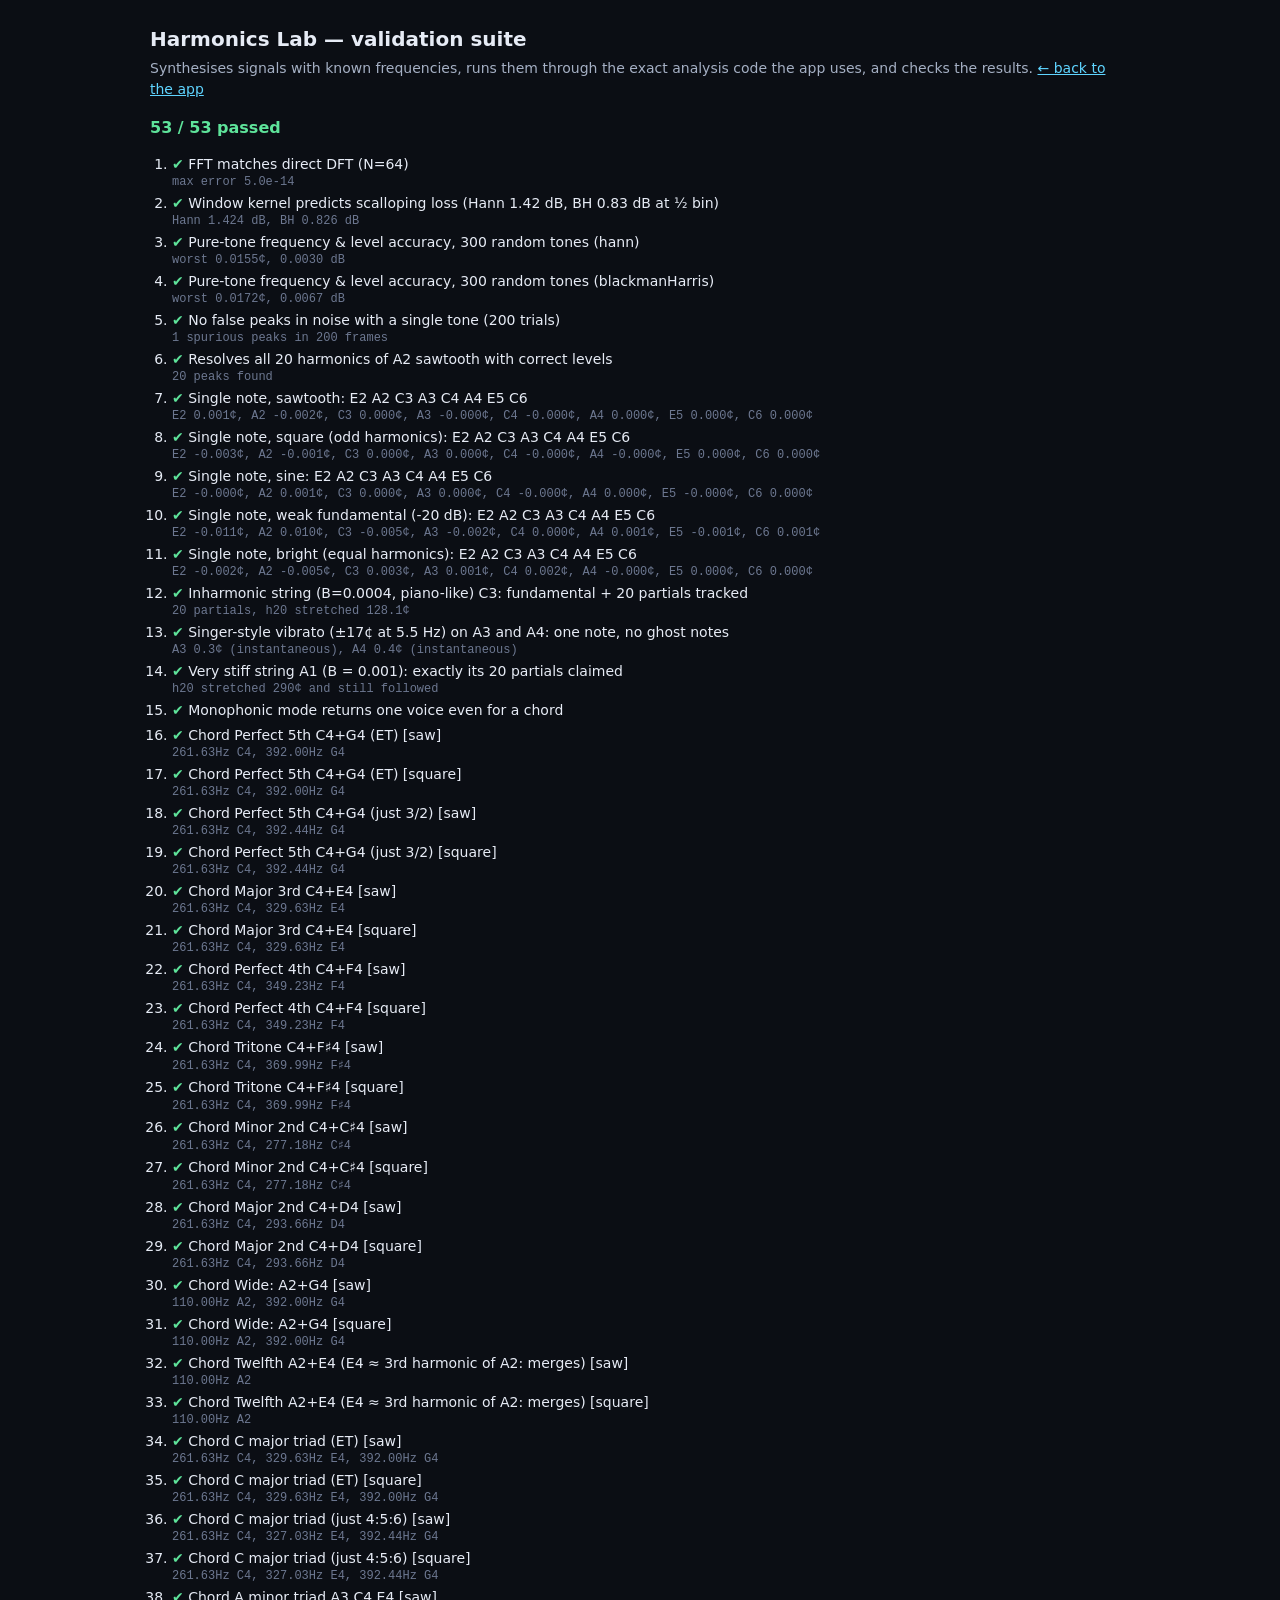
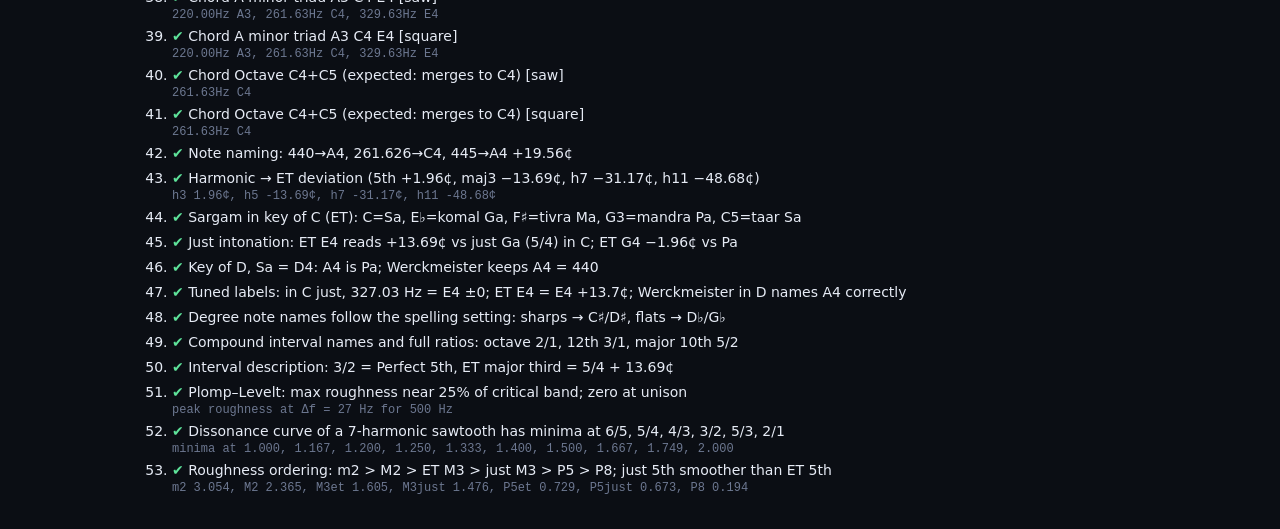
==== tests/tests.html @ b7bf7cbb "add working demo" ====
<!doctype html>
<html lang="en">
<head>
  <meta charset="utf-8">
  <meta name="viewport" content="width=device-width, initial-scale=1">
  <title>Harmonics Lab Tests</title>
  <style>
    :root { color-scheme: dark; }
    body { background: #0b0e14; color: #e6ebf5; font: 14px/1.5 system-ui, sans-serif; margin: 0; padding: 24px 16px; }
    main { max-width: 980px; margin: 0 auto; }
    h1 { font-size: 20px; margin: 0 0 4px; }
    p { color: #a5b0c4; margin: 0 0 16px; }
    #summary { font-size: 16px; font-weight: 600; margin: 12px 0; }
    .ok { color: #5ee39a; } .bad { color: #ff5f6d; }
    ol { padding-left: 22px; }
    li { margin: 4px 0; }
    .detail { color: #6d7891; font: 12px ui-monospace, Menlo, monospace; display: block; overflow-wrap: anywhere; }
    a { color: #5fd4ff; }
  </style>
</head>
<body>
  <main>
    <h1>Harmonics Lab — validation suite</h1>
    <p>Synthesises signals with known frequencies, runs them through the exact analysis code the app uses, and checks the results. <a href="../index.html">← back to the app</a></p>
    <div id="summary">Running…</div>
    <ol id="list"></ol>
  </main>
  <script src="../js/dsp.js"></script>
  <script src="../js/pitch.js"></script>
  <script src="../js/music.js"></script>
  <script src="../js/dissonance.js"></script>
  <script>
    setTimeout(() => {
      const s = document.createElement('script');
      s.src = 'tests.js';
      s.onload = () => {
        const r = self.TEST_RESULTS || [];
        const passed = r.filter(x => x.ok).length;
        const sum = document.getElementById('summary');
        sum.textContent = `${passed} / ${r.length} passed`;
        sum.className = passed === r.length ? 'ok' : 'bad';
        document.getElementById('list').innerHTML = r.map(x =>
          `<li><span class="${x.ok ? 'ok' : 'bad'}">${x.ok ? '✔' : '✘'}</span> ${x.name.replace(/</g, '&lt;')}<span class="detail">${String(x.detail).replace(/</g, '&lt;')}</span></li>`).join('');
      };
      document.body.appendChild(s);
    }, 30);
  </script>
</body>
</html>
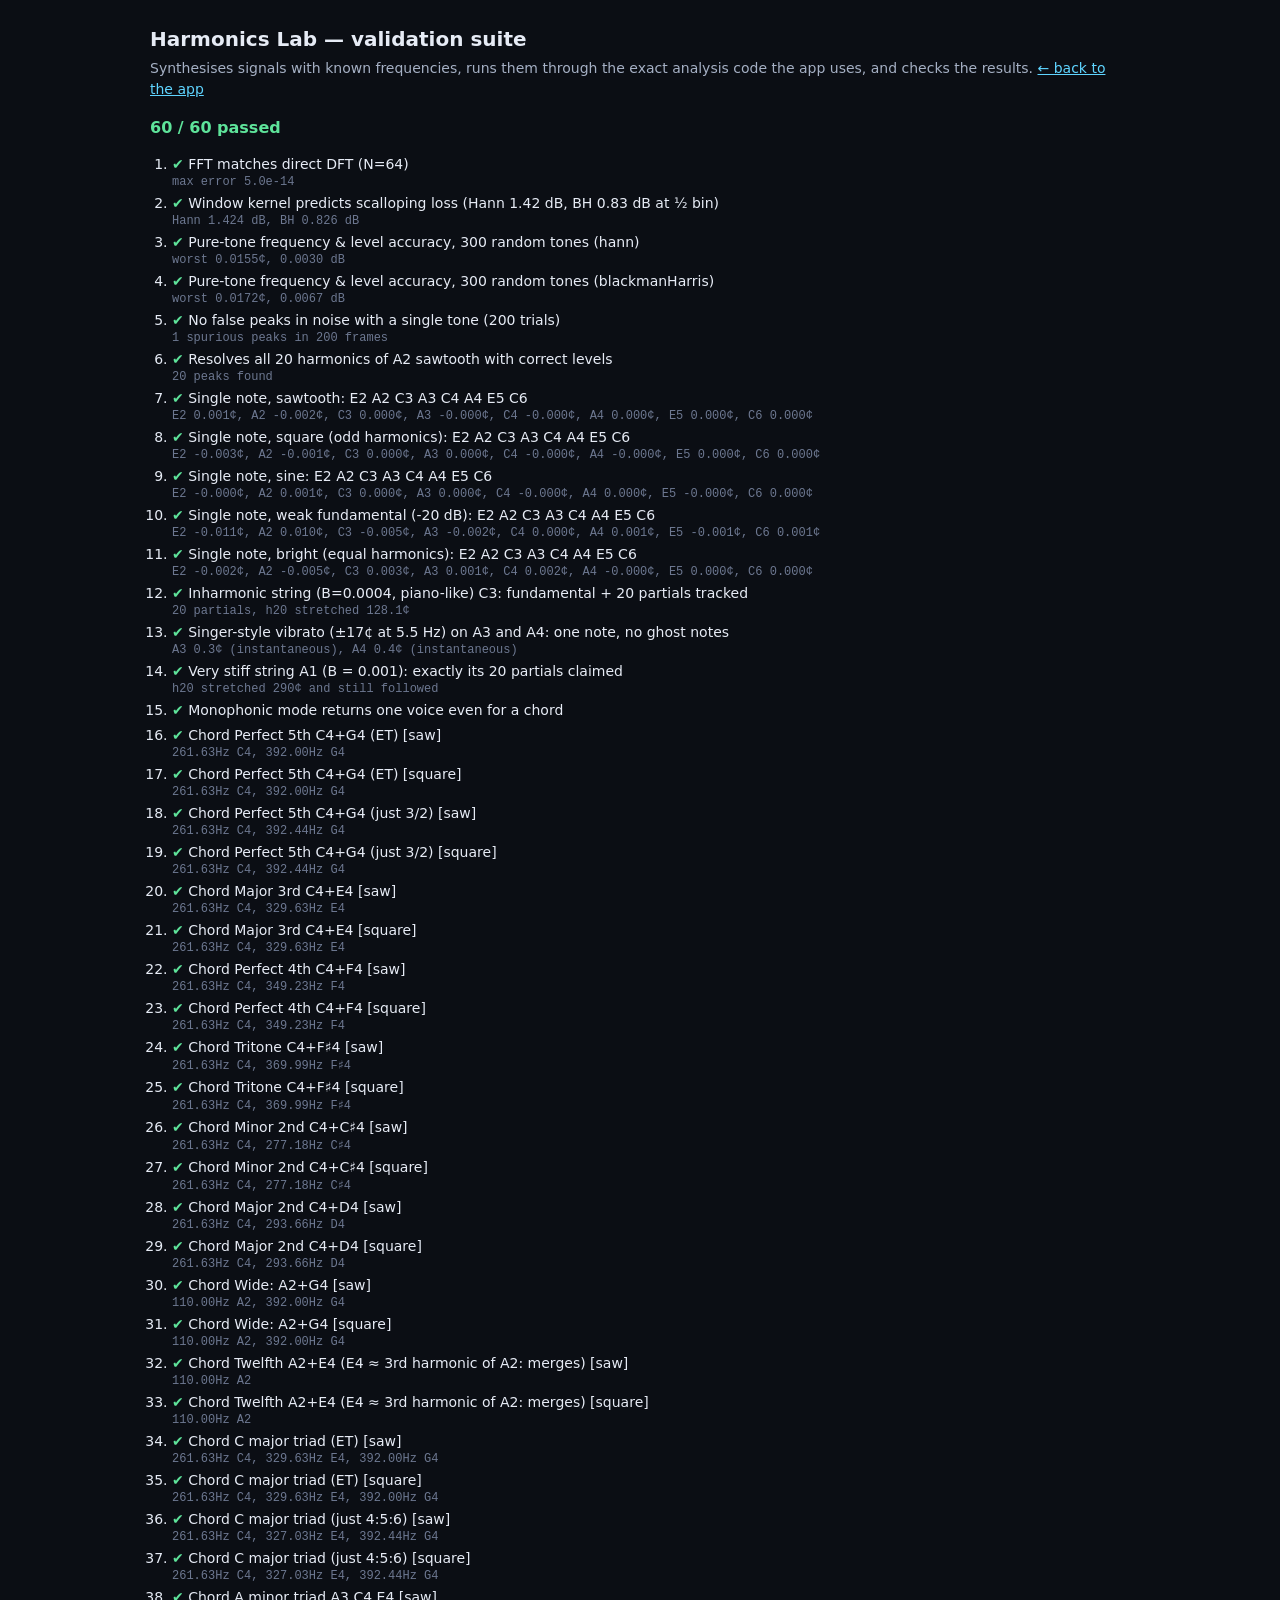
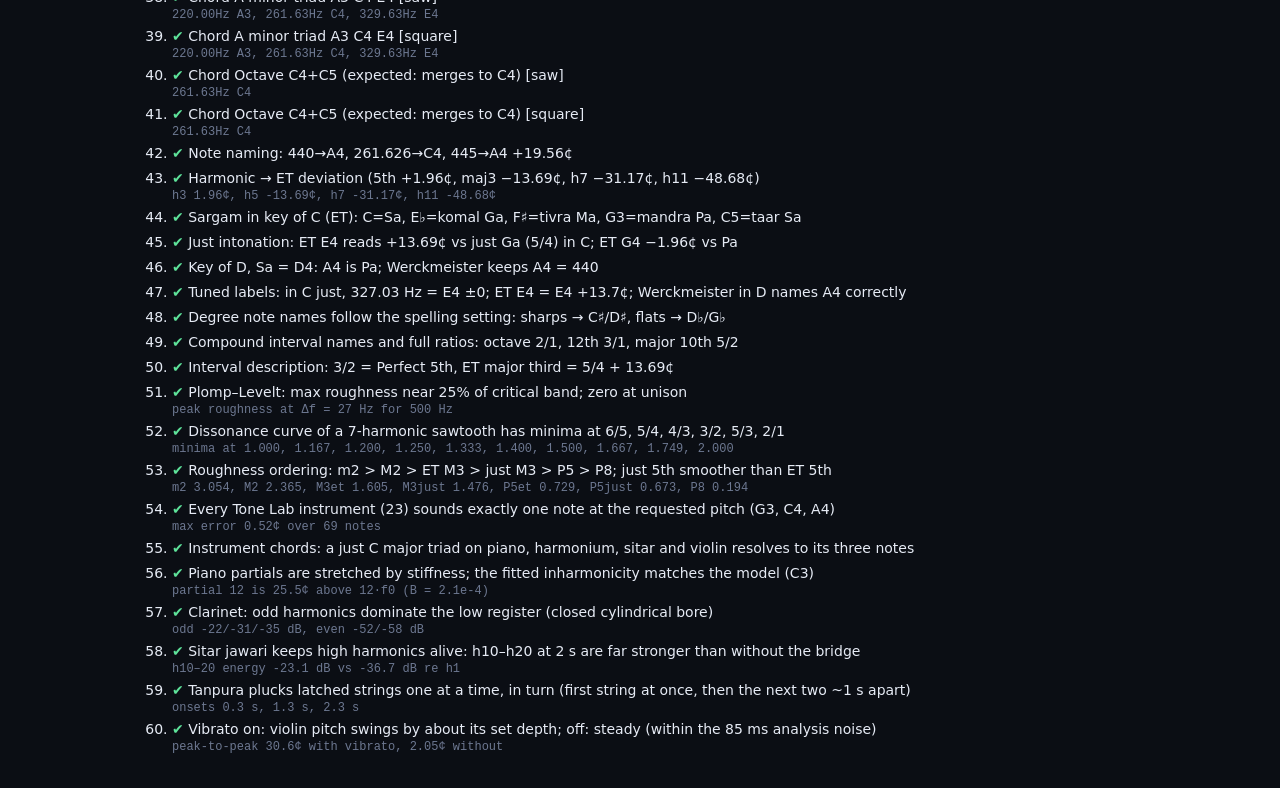
==== commit 4e642ab6: "add synth instruments in tone lab" ====
--- a/tests/tests.html
+++ b/tests/tests.html
@@ -29,6 +29,7 @@
   <script src="../js/pitch.js"></script>
   <script src="../js/music.js"></script>
   <script src="../js/dissonance.js"></script>
+  <script src="../js/synth.js"></script>
   <script>
     setTimeout(() => {
       const s = document.createElement('script');
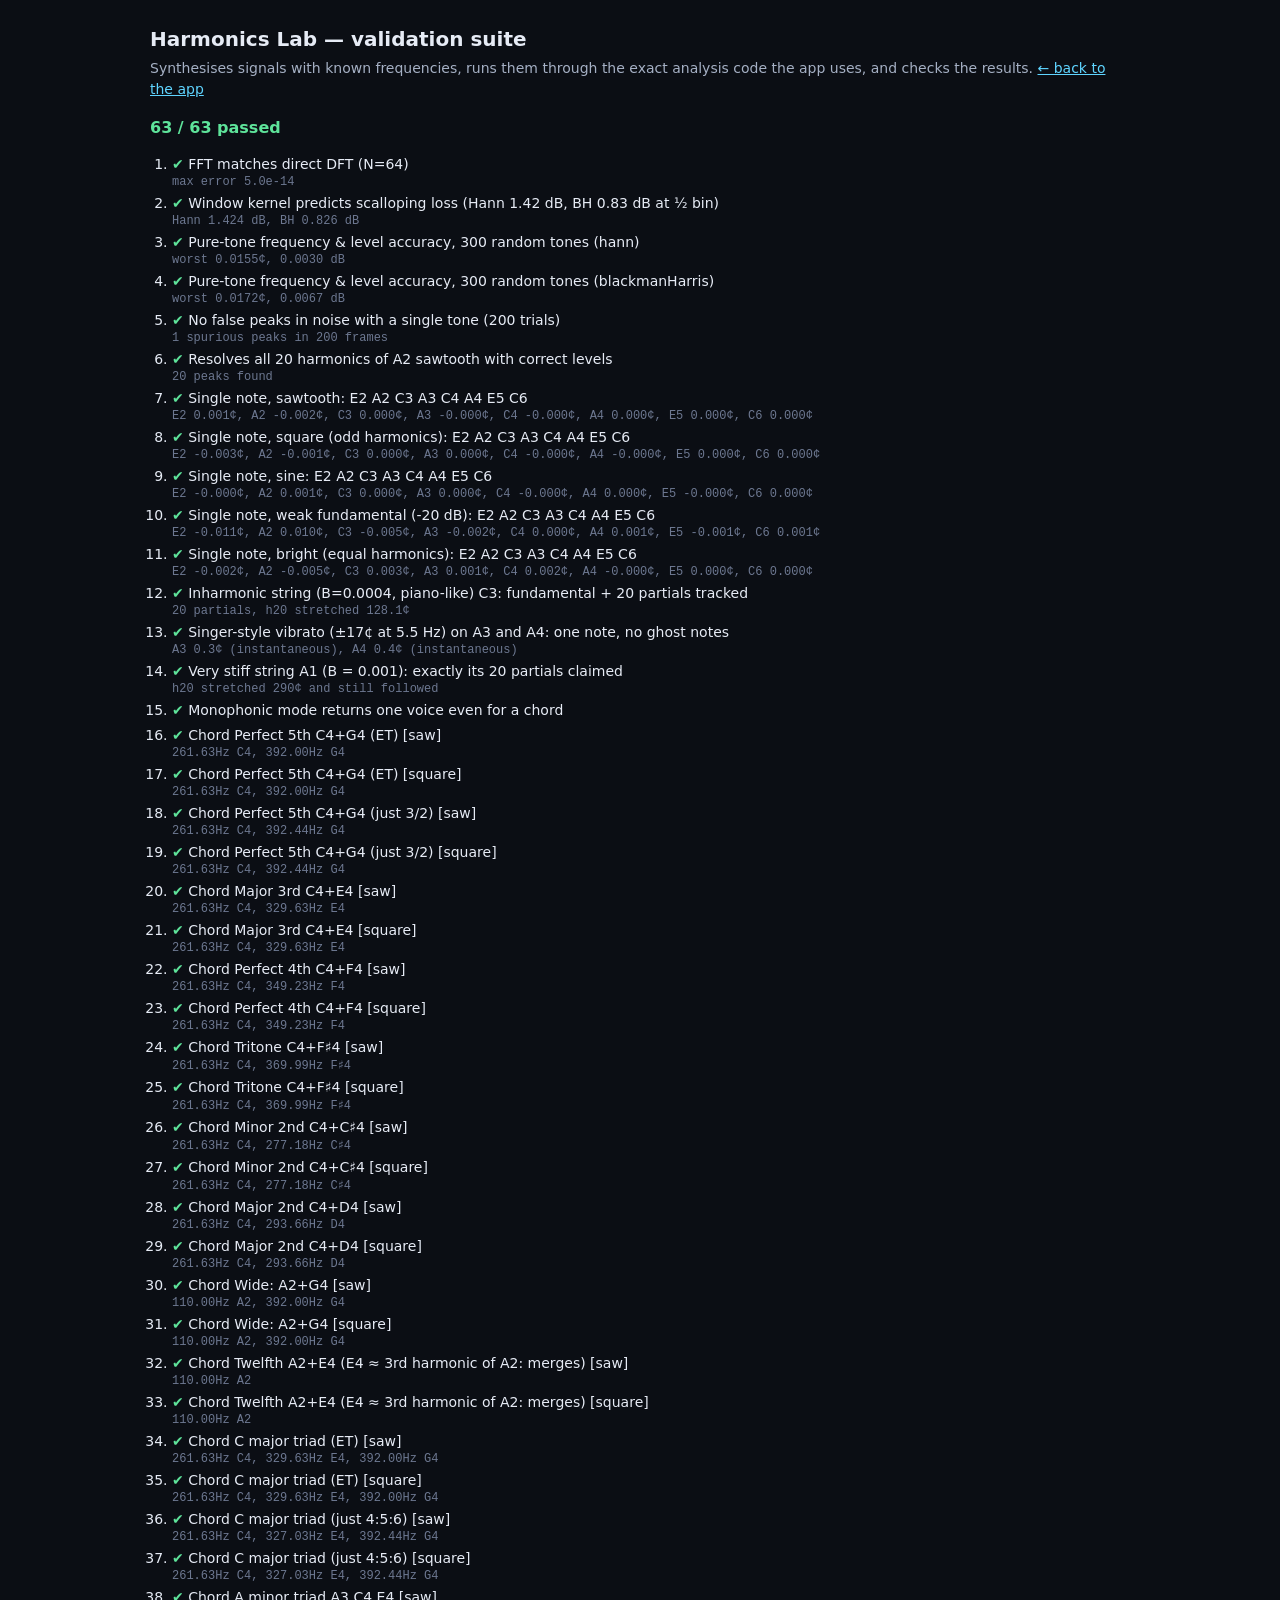
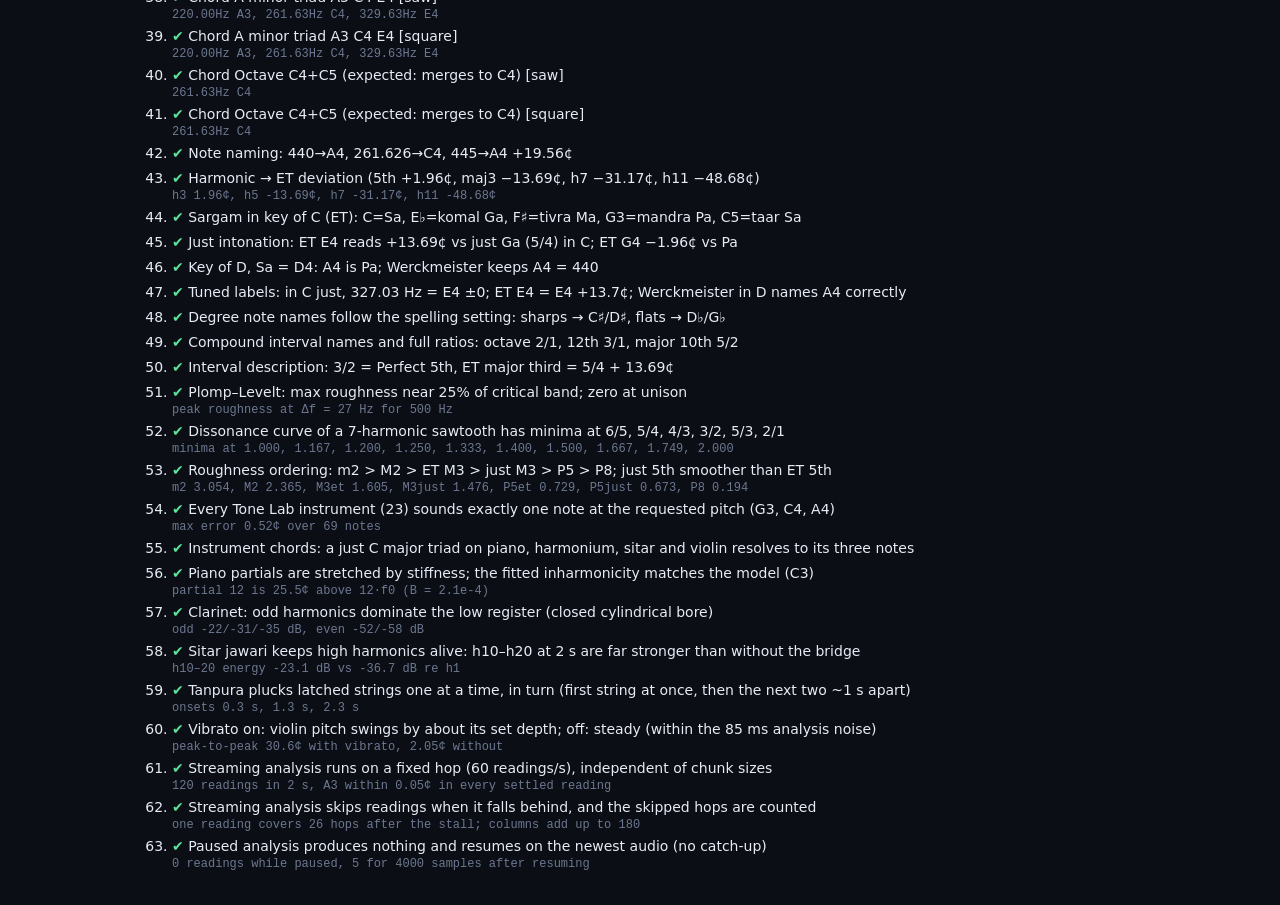
==== commit 31397741: "run analysis in a web worker" ====
--- a/tests/tests.html
+++ b/tests/tests.html
@@ -30,6 +30,7 @@
   <script src="../js/music.js"></script>
   <script src="../js/dissonance.js"></script>
   <script src="../js/synth.js"></script>
+  <script src="../js/analysis.js"></script>
   <script>
     setTimeout(() => {
       const s = document.createElement('script');
